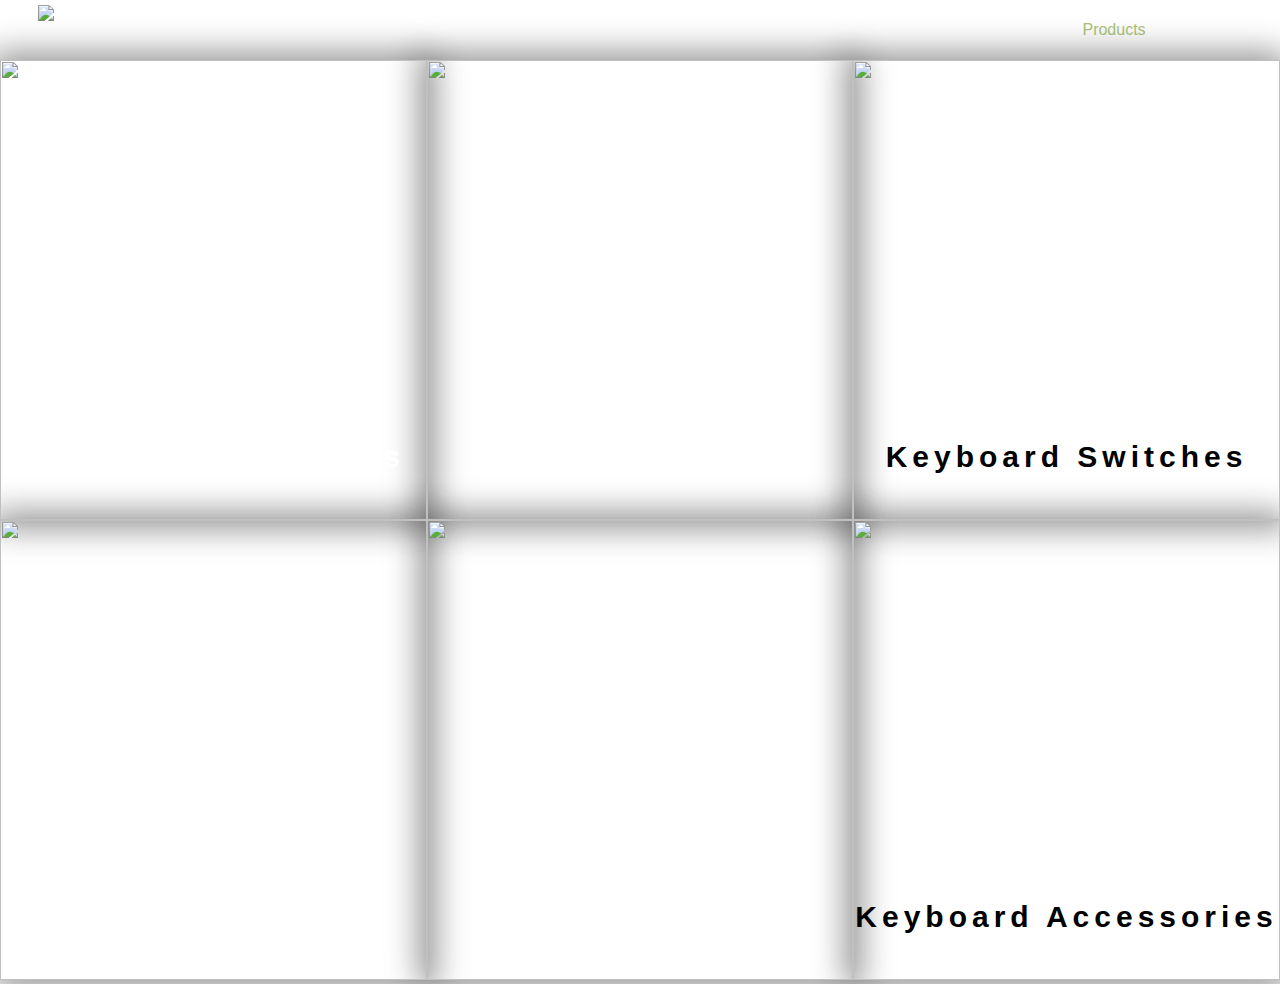
==== pages/products.html @ 4494e1ac "Add files via upload" ====
<!DOCTYPE html>
<html>
	<head>
		<title>Products Page</title>
		<meta name="author" content="AJS and AP"/>
		<meta name="keywords" content="Keyboards, shopping, online shopping"/>
		<meta name="viewport" content="width=device-width, initial-scale=1.0">
		<link rel="stylesheet" href="../css/styles.css">
		<script src="https://kit.fontawesome.com/005fba01e9.js" crossorigin="anonymous"></script>
	</head>
	<body>
		<div class="banner" id="product">
			<header>
				<img class="logo" src="../src/logo.png"/>
					<nav class="navigation-bar">
						<ul>
							<li><a href="../index.html">Home</a></li>
							<li><a class="active" href=" ">Products</a></li>
							<li><a href="faq.html">FAQ</a></li>
						</ul>
					
					</nav>
					
			</header>
		
			<div class="cards-list">
				<div class="card 1">
					<div class="card_image"> 
						<img class="static"src="../src/prebuiltkeyboard.jpg" /> 
						<img class="active"src="../src/prebuilt.gif" />
					</div>
					<a href="prebuilt.html" style="text-decoration: none;">
					<div class="card_title title-white">
						<p>Pre-Built Keyboards</p>
					</div>
					</a>
				</div>
	
				
				  <div class="card 2">
				  <div class="card_image">
					<img class="static"src="../src/keycapp.jpg" /> 
					<img class="active"src="../src/keycap.gif" />
					</div>
					<a href="keycap.html" style="text-decoration: none;">
				  <div class="card_title title-white">
					<p>Keycaps</p>
				  </div>
				</a>
				</div>
				
				<div class="card 3">
				  <div class="card_image">
					<img class="static"src="../src/keyswitch.jpg" /> 
					<img class="active"src="../src/switch.gif" />
				  </div>
				  <a href="switch.html" style="text-decoration: none;">
				  <div class="card_title title-black">
					<p>Keyboard Switches</p>
				  </div>
				</a>
				</div>
				  
				<div class="card 4">
				  <div class="card_image">
						<img class="static"src="../src/keycases.jpg" /> 
						<img class="active"src="../src/case.gif" />
				  </div>
				  <a href="case.html" style="text-decoration: none;">
				  <div class="card_title title-white">
					<p>Keyboard Cases</p>
				  </div>
				  </a>
				</div>
	
				<div class="card 5">
					<div class="card_image"> 
						<img class="static"src="../src/KeyboardPCB.jpg" /> 
						<img class="active"src="../src/PCB.gif" />
					</div>
					<a href="pcb.html" style="text-decoration: none;">
					<div class="card_title title-white">
					  <p>Keyboard PCB</p>
					</div>
				  </a>
				</div>
	
				<div class="card 6">
					<div class="card_image"> 
						<img class="static"src="../src/keybaccessories.jpg" /> 
						<img class="active"src="../src/accessories.gif" />
					</div>
					<a href="accessories.html" style="text-decoration: none;">
					<div class="card_title title-black">
					  <p>Keyboard Accessories</p>
					</div>
				  </a>
				</div>
			</div>

	</body>
</html>
---- css/styles.css ----
/*
=============== 
Fonts
===============
*/
@import url("https://fonts.googleapis.com/css?family=Open+Sans|Roboto:400,700&display=swap");

/*
=============== 
Variables
===============
*/

:root {
  /* dark shades of primary color*/
  --clr-primary-1: hsl(205, 86%, 17%);
  --clr-primary-2: hsl(205, 77%, 27%);
  --clr-primary-3: hsl(205, 72%, 37%);
  --clr-primary-4: hsl(205, 63%, 48%);
  /* primary/main color */
  --clr-primary-5: #49a6e9;
  /* lighter shades of primary color */
  --clr-primary-6: hsl(205, 89%, 70%);
  --clr-primary-7: hsl(205, 90%, 76%);
  --clr-primary-8: hsl(205, 86%, 81%);
  --clr-primary-9: hsl(205, 90%, 88%);
  --clr-primary-10: hsl(205, 100%, 96%);
  /* darkest grey - used for headings */
  --clr-grey-1: hsl(209, 61%, 16%);
  --clr-grey-2: hsl(211, 39%, 23%);
  --clr-grey-3: hsl(209, 34%, 30%);
  --clr-grey-4: hsl(209, 28%, 39%);
  /* grey used for paragraphs */
  --clr-grey-5: hsl(210, 22%, 49%);
  --clr-grey-6: hsl(209, 23%, 60%);
  --clr-grey-7: hsl(211, 27%, 70%);
  --clr-grey-8: hsl(210, 31%, 80%);
  --clr-grey-9: hsl(212, 33%, 89%);
  --clr-grey-10: hsl(210, 36%, 96%);
  --clr-white: #fff;
  --clr-red-dark: hsl(360, 67%, 44%);
  --clr-red-light: hsl(360, 71%, 66%);
  --clr-green-dark: hsl(125, 67%, 44%);
  --clr-green-light: hsl(125, 71%, 66%);
  --clr-gold: #c59d5f;
  --clr-black: #222;
  --ff-primary: "Roboto", sans-serif;
  --ff-secondary: "Open Sans", sans-serif;
  --transition: all 0.3s linear;
  --spacing: 0.25rem;
  --radius: 0.5rem;
  --light-shadow: 0 5px 15px rgba(0, 0, 0, 0.1);
  --dark-shadow: 0 5px 15px rgba(0, 0, 0, 0.2);
  --max-width: 1170px;
  --fixed-width: 620px;
}

*{
	box-sizing: border-box;
	margin: 0;
	padding: 0;
}

header{
	display: flex;
	justify-content: flex-end;
	align-items: center;
	padding: 5px 3%;
}

li, a{
	font-family: "Helvetica", Sans-serif;
	font-weight:500;
	font-size: 16px;
	color: white;
}

.logo {
	cursor: pointer;
	margin-right: auto;
	height: 50px;
}

.navigation-bar{
	list-style: none;
}

.navigation-bar li{
	display: inline-block;
	padding: 0px 20px;
}

.navigation-bar li a{
	text-decoration: none;
	transition: all 0.3s ease 0s;
}

.navigation-bar li a:hover, a.active{
	color: #aac37b;
}

.banner{
	width: 100%;
	height: 100vh;
	background-image: url("../src/kbbg.jpg");
	background-size: cover;
	background-position: center;
}

/*INDEX PAGE*/
.content{
	position: absolute;
	top: 50%;
	left: 8%;
	z-index: 2;
	transform: translateY(-50%);
	color: #fff;
	font-family: 'Roboto', Sans-serif;
}

.content > h1{
	font-size: 50px;
	margin: 10px;
}

.content > p{
	font-size: 15px;
}

.homepage button{
	width: 200px;
	padding: 15px 0;
	margin: 20px 10px;
	color: #fff;
	border-radius: 25px;
	text-align: center;
	border: 2px solid #284cff;
	cursor: pointer;
	font-weight: bold;	
	background: transparent;
	background-image: url("../src/button.png");
	background-repeat: repeat-x;
	background-position: 0 -100%;
	transition: 1.5s ease;
	filter: hue-rotate(210deg);
}

.homepage button:hover{
	background-position: center;
}

.container{
	position: absolute;
	top: 50%;
	left: 70%;
	height: 400px;
	width: 700px;
	background: white;
	transform: translate(-50%, -50%);
	border: 1px solid #fff;
	overflow: hidden;
}

.slide-navigator{
	display: flex;
	position: absolute;
	left:50%;
	bottom: 20px;
	transform: translate(-50%);
}

.slide-navigator .bar{
	height: 5px;
	width: 45px;
	background: #100f0f;
	cursor: pointer;
	margin-left: 8px;
	box-shadow: 2px 3px 6px #fff, -2px -2px 6px #fff;
}

.slide-navigator .bar:hover{
	background: #fff;
}

.slides input[type="radio"]{
	position: absolute;
	visibility: hidden;
}

.slides{
	display: flex;
	height: 100%;
	width: 500%;
}

.slide-image{
	width: 20%;
	transition: 0.4s ease;
}

.slides img{
	width: 100%;
	height: 100%;
}

#btn1:checked ~ .first{
	margin-left: 0;
}

#btn2:checked ~ .first{
	margin-left: -20%;
}

#btn3:checked ~ .first{
	margin-left: -40%;
}

#btn4:checked ~ .first{
	margin-left: -60%;
}

.onClickTextOverImage{
	width:220px;
	height:220px;
	background-size:cover;
	display:inline-block;
	margin:4px;
	border-radius:16px;
	box-shadow:0 0 16px rgba(0,0,0,0.5);
	position:relative;
  }
  
  .onClickTextOverImage *{
	position:absolute;
	top:0;
	bottom:0;
	left:0;
	right:0;
	z-index:2;
  }
  
  .onClickTextOverImage div{
	z-index:1;
	color:#fff;
	text-align:center;
	padding-top:10%;
	padding-left:5%;
	padding-right:5%;
	background-color:rgba(0,0,0,0.5);
	border-radius:16px;
	opacity:0;
	transition:.3s;
  }
  .onClickTextOverImage div:target{
	opacity:1;  
	z-index:3;
  }

  .visionmission{
	position:absolute;
	margin-top: 35%;
	margin-left: 8%;
  }
/*INDEX PAGE*/

/*FAQ*/
/*
=============== 
Questions
===============
*/
.title {
	margin-top: 5vh;
	margin-bottom: 4rem;
  }
  .title h2 {
	color: #aac37b;
	font-size: 40px;
	font-family: "Helvetica", Sans-serif;
	text-align: center;
  }
  .section-center {
	max-width: var(--fixed-width);
	margin:auto;
	font-family: "Helvetica", Sans-serif;
  }
  .question {
	background: var(--clr-white);
	border-radius: var(--radius);
	box-shadow: var(--light-shadow);
	padding: 1.5rem 1.5rem 0 1.5rem;
	margin-bottom: 2rem;
  }
  .question-title {
	display: flex;
	justify-content: space-between;
	align-items: center;
	text-transform: capitalize;
	padding-bottom: 1rem;
  }
  .question-title p {
	margin-bottom: 0;
	letter-spacing: var(--spacing);
	color: var(--clr-grey-1);
  }
  .question-btn {
	font-size: 1.5rem;
	background: transparent;
	border-color: transparent;
	cursor: pointer;
	color: #aac37b;
	transition: var(--transition);
  }
  .question-btn:hover {
	transform: rotate(90deg);
  }
  .question-text {
	padding: 1rem 0 1.5rem 0;
	border-top: 1px solid rgba(0, 0, 0, 0.2);
  }
  .question-text p {
	margin-bottom: 0;
  }
  /* hide text */
  .question-text {
	display: none;
  }
  .show-text .question-text {
	display: block;
  }
  .minus-icon {
	display: none;
  }
  .show-text .minus-icon {
	display: inline;
  }
  .show-text .plus-icon {
	display: none;
  } 

/*FAQ*/

/*Product pilian*/
.static {
	position:absolute;
  }
  
  .static:hover {
	opacity: 1%;
	transition: 0.4s;
  }
  
  .cards-list {
	z-index: 0;
	width: 100%;
	display: flex;
	flex-wrap: wrap;
	margin: 0;
  }
  
  .card {
	width: 33.33%;
	height: 460px;
	box-shadow: 5px 5px 30px 7px rgba(0,0,0,0.25), -5px -5px 30px    7px rgba(0,0,0,0.22);
	cursor: pointer;
  }
  
  .card .card_image {
	width: 100%;
	height: inherit;
	position: relative;
  }
  
  .card .card_image img {
	width: inherit;
	height: inherit;
	object-fit: cover;
  }
  
  .card .card_title {
	text-align: center;
	border-radius: 0px 0px 40px 40px;
	font-family: 'Pokemon Solid', sans-serif;
	letter-spacing: 5px;
	font-weight: bold;
	font-size: 30px;
	margin-top: -80px;
	height: 40px;
	position: relative;
  }
  
  .title-white {
	color: white;
  }
  
  .title-black {
	color: black;
  }
  /*pili*/

/*PRODUCT PAGE*/

#product{
	height: 100%; 
}

.contain {
	margin: auto;
	width: 90%;
	background-color: white;
	border: 3px solid black;
}

section {
	padding: 3rem 5rem 5rem;
	font-family: montserrat;
	
}

.cart{
	position: fixed;
	top: 0;
	right: 0;
	width: 360px;
	min-height: 100vh;
	padding: 20px;
	background: rgb(255, 255, 255);
	box-shadow: -2px 0 4px black;
}

.section-title{
	font-size: 2.5rem;
	font-weight: 600;
}

.section-description{
	margin-bottom: 3rem;
	font-weight: 400;
}

hr {
	width: 250px;
	margin-bottom: .5rem;
	margin-top: .5rem;
	border: 2px solid #aac37b;
	background: #aac37b;
	border-radius: 5px;
}

.shop {
	margin-top: 2rem;
}

.shop-content{
	display: grid;
	grid-template-columns: repeat(auto-fit, minmax(240px ,auto));
	gap: 2rem;
}

.product-img{
	width: 100%;
	height: auto;
	padding: 0.5rem 0.5rem 0.5rem;
}

.product-title{
	font-size: 1.1rem;
	font-weight: 600;
	text-transform: uppercase;
	margin-left: .3rem;
	margin-bottom: 0.5rem;
}

.price{
	margin-left: .3rem;
	font-weight:500
}

.add-cart{
	position: absolute;
	bottom: 0;
	right: 0;
	background: black;
	color: white;
	padding: 10px;
	cursor: pointer;
}

.product-box{
	position: relative;
	background-color: white;
	border: 3px solid black;
}

.product-box:hover{
	padding: 5px;
	transition: 0.4s;
}

/*PRODUCT PAGE*/

.productbtn{
	font-family: montserrat; border: none; background: none; margin-left: 2%; margin-bottom: 2%;
}

  /*
=============== 
Modal
===============
*/
.modal-overlay {
    position: fixed;
    top: 0;
    left: 0;
    width: 100%;
    height: 100%;
    background: rgba(73, 166, 233, 0.5);
    display: grid;
    place-items: center;
    transition: var(--transition);
    visibility: hidden;
    z-index: -10;
  }
  /* OPEN/CLOSE MODAL */
  .open-modal {
    visibility: visible;
    z-index: 10;
  }
  .modal-container {
    background: var(--clr-white);
    border-radius: var(--radius);
    width: 90vw;
    height: 50vh;
    max-width: var(--fixed-width);
    text-align: center;
    display: grid;
    place-items: center;
    position: relative;
  }
  .modal-container p{
	margin-left: 5%;
	margin-right: 5%;
	font-size: 20px;
  }

  .close-btn {
    position: absolute;
    top: 1rem;
    right: 1rem;
    font-size: 2rem;
    background: transparent;
    border-color: transparent;
    color: var(--clr-red-dark);
    cursor: pointer;
    transition: var(--transition);
  }
  .close-btn:hover {
    color: var(--clr-red-light);
    transform: scale(1.3);
  }

/*footer effects only bellow*/
footer{
	background-color: #111;
}

.footerContainer{
	width: 100%;
	padding: 20px 20px 5px;
}

.socialIcons{
	display: flex;
	justify-content: center;
}

.socialIcons a{
	text-decoration: none;
	padding: 10px;
	background-color: white;
	margin: 10px;
	border-radius: 50%;
	font-size: 20px;
}

.socialIcons a i{
	color: black;
	opacity: 0.9;
}

.socialIcons a:hover {
	background-color: black;
	transition: 0.5s;
}

.socialIcons a:hover i{
	color: white;
	transition: 0.5s;
}

.footerNav{
	margin: 30px 0;
}

.footerNav ul{
	display: flex;
	justify-content: center;
	list-style: none;
}

.footerNav ul li a{
	margin: 20px;
	font-size: 15px;
	opacity: 0.7;
	transition: 0.5s;
	text-decoration: none;
}

.footerNav ul li a:hover{
	opacity: 1;
}

.footerBottom{
	background-color: #000;
	padding: 20px;
	text-align: center;
}

.footerBottom p{
	color:white;
}

.designer{
	opacity: 0.7;
	letter-spacing: 1px;
	font-weight: 400;
	margin: 0px 5px;
}

@media (max-width: 700px){
	.footerNav ul{
		flex-direction: column;
	}
	.footerNav ul li{
		width: 100%;
		text-align: center;
		margin: 10px
	}
	
}
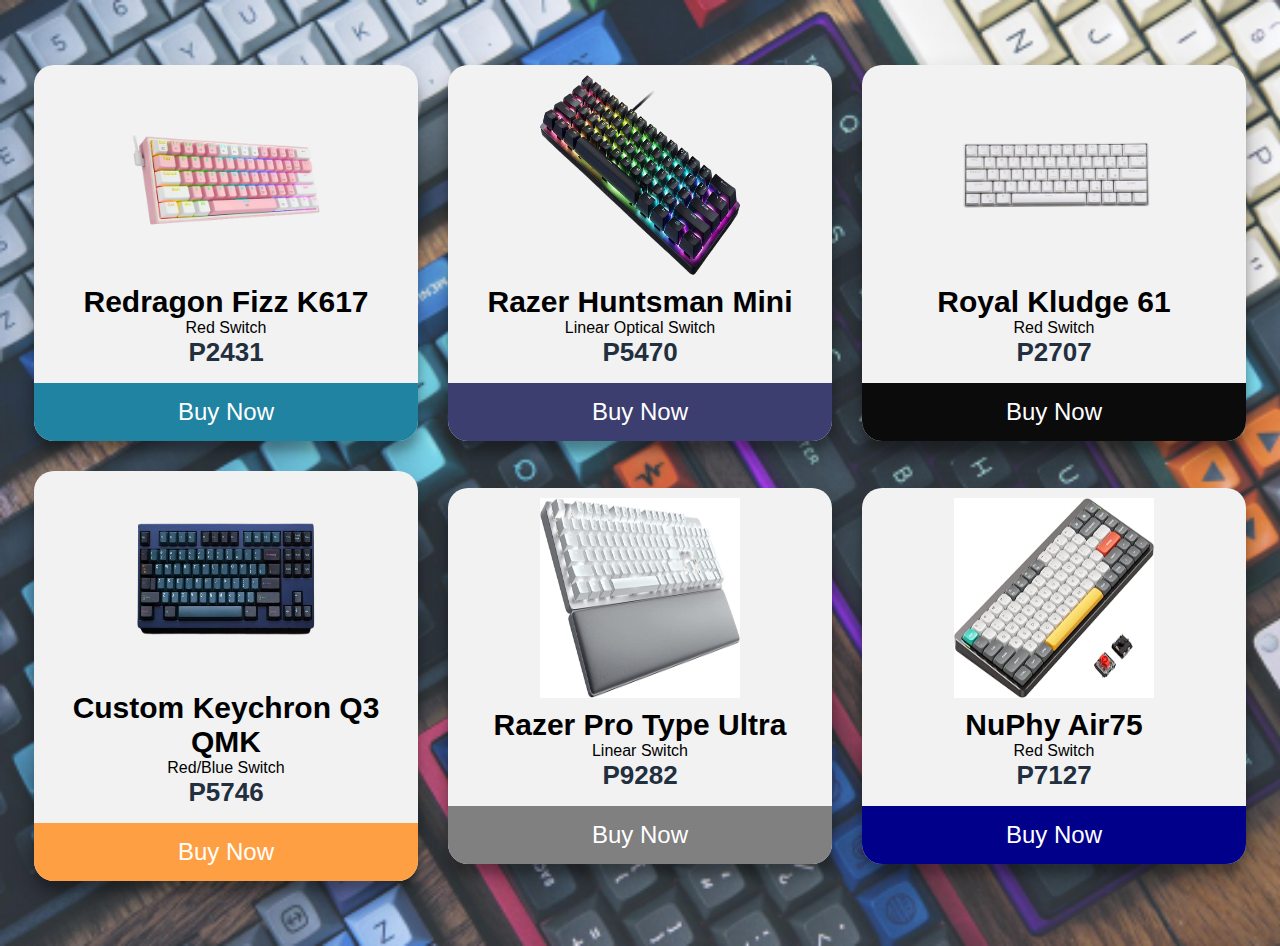
==== commit 988c665e: "Add files via upload" ====
--- a/pages/products.html
+++ b/pages/products.html
@@ -1,102 +1,107 @@
 <!DOCTYPE html>
 <html>
 	<head>
-		<title>Products Page</title>
-		<meta name="author" content="AJS and AP"/>
-		<meta name="keywords" content="Keyboards, shopping, online shopping"/>
+		<title>Products</title>
+		<meta name="author" content="Arvin Padilla"/>
+		<meta name="keywords" content="Final HUMCOM Project"/>
+		<meta charset="utf-8">
 		<meta name="viewport" content="width=device-width, initial-scale=1.0">
-		<link rel="stylesheet" href="../css/styles.css">
-		<script src="https://kit.fontawesome.com/005fba01e9.js" crossorigin="anonymous"></script>
+		<link rel="stylesheet" href="https://cdnjs.cloudflare.com/ajax/libs/font-awesome/6.4.0/css/all.min.css" integrity="sha512-iecdLmaskl7CVkqkXNQ/ZH/XLlvWZOJyj7Yy7tcenmpD1ypASozpmT/E0iPtmFIB46ZmdtAc9eNBvH0H/ZpiBw==" crossorigin="anonymous" referrerpolicy="no-referrer" />
+		<link rel="stylesheet" href ="../styles/styles.css"/>	
 	</head>
-	<body>
-		<div class="banner" id="product">
-			<header>
-				<img class="logo" src="../src/logo.png"/>
-					<nav class="navigation-bar">
-						<ul>
-							<li><a href="../index.html">Home</a></li>
-							<li><a class="active" href=" ">Products</a></li>
-							<li><a href="faq.html">FAQ</a></li>
-						</ul>
-					
-					</nav>
-					
-			</header>
+	<body class="productsbody">
+		<div class="gallery">
 		
-			<div class="cards-list">
-				<div class="card 1">
-					<div class="card_image"> 
-						<img class="static"src="../src/prebuiltkeyboard.jpg" /> 
-						<img class="active"src="../src/prebuilt.gif" />
-					</div>
-					<a href="prebuilt.html" style="text-decoration: none;">
-					<div class="card_title title-white">
-						<p>Pre-Built Keyboards</p>
-					</div>
-					</a>
-				</div>
-	
-				
-				  <div class="card 2">
-				  <div class="card_image">
-					<img class="static"src="../src/keycapp.jpg" /> 
-					<img class="active"src="../src/keycap.gif" />
-					</div>
-					<a href="keycap.html" style="text-decoration: none;">
-				  <div class="card_title title-white">
-					<p>Keycaps</p>
-				  </div>
-				</a>
-				</div>
-				
-				<div class="card 3">
-				  <div class="card_image">
-					<img class="static"src="../src/keyswitch.jpg" /> 
-					<img class="active"src="../src/switch.gif" />
-				  </div>
-				  <a href="switch.html" style="text-decoration: none;">
-				  <div class="card_title title-black">
-					<p>Keyboard Switches</p>
-				  </div>
-				</a>
-				</div>
-				  
-				<div class="card 4">
-				  <div class="card_image">
-						<img class="static"src="../src/keycases.jpg" /> 
-						<img class="active"src="../src/case.gif" />
-				  </div>
-				  <a href="case.html" style="text-decoration: none;">
-				  <div class="card_title title-white">
-					<p>Keyboard Cases</p>
-				  </div>
-				  </a>
-				</div>
-	
-				<div class="card 5">
-					<div class="card_image"> 
-						<img class="static"src="../src/KeyboardPCB.jpg" /> 
-						<img class="active"src="../src/PCB.gif" />
-					</div>
-					<a href="pcb.html" style="text-decoration: none;">
-					<div class="card_title title-white">
-					  <p>Keyboard PCB</p>
-					</div>
-				  </a>
-				</div>
-	
-				<div class="card 6">
-					<div class="card_image"> 
-						<img class="static"src="../src/keybaccessories.jpg" /> 
-						<img class="active"src="../src/accessories.gif" />
-					</div>
-					<a href="accessories.html" style="text-decoration: none;">
-					<div class="card_title title-black">
-					  <p>Keyboard Accessories</p>
-					</div>
-				  </a>
-				</div>
+			<div class="content">
+				<img src="../src/redfizz.png">
+				<h3>Redragon Fizz K617</h3>
+				<p>Red Switch</p>
+				<h6>P2431</h6>
+				<ul>
+					<li><i class="fa fa-star checked"></i></li>
+					<li><i class="fa fa-star checked"></i></li>
+					<li><i class="fa fa-star checked"></i></li>
+					<li><i class="fa fa-star checked"></i></li>
+					<li><i class="fa fa-star"></i></li>
+				</ul>
+				<button class="buy-1">Buy Now</button>
 			</div>
-
+			
+			<div class="content">
+				<img src="../src/rzrmini.png">
+				<h3>Razer Huntsman Mini</h3>
+				<p>Linear Optical Switch </p>
+				<h6>P5470</h6>
+				<ul>
+					<li><i class="fa fa-star checked"></i></li>
+					<li><i class="fa fa-star checked"></i></li>
+					<li><i class="fa fa-star checked"></i></li>
+					<li><i class="fa fa-star"></i></li>
+					<li><i class="fa fa-star"></i></li>
+				</ul>
+				<button class="buy-2">Buy Now</button>
+			</div>
+			
+			<div class="content">
+				<img src="../src/rk61.png">
+				<h3>Royal Kludge 61</h3>
+				<p>Red Switch</p>
+				<h6>P2707</h6>
+				<ul>
+					<li><i class="fa fa-star checked"></i></li>
+					<li><i class="fa fa-star checked"></i></li>
+					<li><i class="fa fa-star checked"></i></li>
+					<li><i class="fa fa-star checked"></i></li>
+					<li><i class="fa fa-star"></i></li>
+				</ul>
+				<button class="buy-3">Buy Now</button>
+			</div>
+			
+			<div class="content">
+				<img src="../src/keychron.png">
+				<h3>Custom Keychron Q3 QMK</h3>
+				<p>Red/Blue Switch</p>
+				<h6>P5746</h6>
+				<ul>
+					<li><i class="fa fa-star checked"></i></li>
+					<li><i class="fa fa-star checked"></i></li>
+					<li><i class="fa fa-star checked"></i></li>
+					<li><i class="fa fa-star"></i></li>
+					<li><i class="fa fa-star"></i></li>
+				</ul>
+				<button class="buy-4">Buy Now</button>
+			</div>
+			
+			<div class="content">
+				<img src="../src/Razer Pro Type Ultra.jpg">
+				<h3>Razer Pro Type Ultra</h3>
+				<p>Linear Switch</p>
+				<h6>P9282</h6>
+				<ul>
+					<li><i class="fa fa-star checked"></i></li>
+					<li><i class="fa fa-star checked"></i></li>
+					<li><i class="fa fa-star checked"></i></li>
+					<li><i class="fa fa-star checked"></i></li>
+					<li><i class="fa fa-star checked"></i></li>
+				</ul>
+				<button class="buy-5">Buy Now</button>
+			</div>
+			
+			<div class="content">
+				<img src="../src/NuPhy Air75.jpg">
+				<h3>NuPhy Air75</h3>
+				<p>Red Switch</p>
+				<h6>P7127</h6>
+				<ul>
+					<li><i class="fa fa-star checked"></i></li>
+					<li><i class="fa fa-star checked"></i></li>
+					<li><i class="fa fa-star checked"></i></li>
+					<li><i class="fa fa-star checked"></i></li>
+					<li><i class="fa fa-star"></i></li>
+				</ul>
+				<button class="buy-6">Buy Now</button>
+			</div>
+			
+		</div>
 	</body>
 </html>--- a/styles/styles.css
+++ b/styles/styles.css
@@ -0,0 +1,346 @@
+*{
+	margin: 0;
+	padding: 0;
+}
+.wrapper{
+	width: 1170px;
+	margin:auto;
+}
+header{
+	background: linear-gradient(rgba(0,0,0,0.6),rgba(0,0,0,0.6)),url(../src/indexBG.jpg);
+	height: 100vh;
+	-webkit-background-size:cover;
+	background-size:cover;
+	background-position: center center;
+	position: relative;
+}
+.nav-area{
+	float: right;
+	list-style: none;
+	margin-top: 30px;
+}
+.logo{
+	display: inline-block;
+	vertical-align: top;
+	height: 40px;
+	margin-right: 25px;
+	margin-left: 25px;
+	margin-top: 9px;
+}
+.nav-area li{
+	display: inline-block;
+}
+.nav-area li a{
+	color: #fff;
+	text-decoration: none;
+	padding: 5px 20px;
+	font-family:poppins;
+	font-size: 14px;
+}
+.nav-area li a:hover{
+	background: #fff;
+	color: #333;
+}
+.logo img{
+	width: 200px;
+	float: left;
+	height: auto;
+}
+.welcome-text{
+	position: absolute;
+	width: 600px;
+	height: 300px;
+	margin: 20% 30%;
+	text-align: center;
+}
+.welcome-text h2{
+	text-align: center;
+	color: white;
+	text-transform: uppercase;
+	font-size: 50px;
+	font-family: Monaco;
+}
+.welcome-text a:hover{
+	background: #fff;
+	color: #333;
+}
+.welcome-text p{
+	color: white;
+}
+
+/*registration css*/
+.loginbody {
+	background: url(../src/BGlogin.gif);
+	background-size: cover;
+	font-family: Papyrus;
+}
+
+.registration-form {
+	position: absolute;
+	top: 50%;
+	left: 50%;
+	transform: translate(-50%, -50%);
+	width: 400px;
+	
+}
+
+.registration-form h1 {
+	font-size: 30px;
+	text-align: center;
+	text-transform: uppercase;
+	margin: 40px 0;
+	color: white;
+}
+
+.registration-form p {
+	font-size: 20px;
+	margin: 15px 0;
+	color: white;
+}
+
+.registration-form input {
+	font-size: 16px;
+	padding: 15px 10px;
+	width: 100%;
+	border: 0;
+	border-radius: 5px;
+	outline: none;
+}
+
+.registration-form button {
+	font-size: 18px;
+	font-weight: bold;
+	margin: 20px 0;
+	padding: 10px 15px;
+	width: 50%;
+	border: 0;
+	border-radius: 5px;
+	background-color: black;
+	color: white;
+}
+
+.registration-form button:hover {
+	color: orange;
+}
+
+/*product css*/
+.productsbody {
+	margin: 0;
+	font-family: sans-serif;
+	background: url(../src/BGproduct.png);
+	background-size: cover;
+	background-repeat: no-repeat;
+}
+
+h3 {
+	text-align: center;
+	font-size: 30px;
+	margin: 0;
+	padding-top: 10px;
+}
+
+a {
+	text-decoration: none;
+}
+
+.gallery {
+	display: flex;
+	flex-wrap: wrap;
+	width: 100%;
+	justify-content: center;
+	align-items: center;
+	margin: 50px 0;
+}
+
+.content {
+	width: 30%;
+	margin: 15px;
+	box-sizing: border-box;
+	float: left;
+	text-align: center;
+	border-radius: 20px;
+	cursor: pointer;
+	padding-top: 10px;
+	box-shadow: 0 14px 28px rgba(0,0,0,0.25),
+	0 10px 10px rgba(0,0,0,0.22);
+	transition: .4s;
+	background: #f2f2f2;
+}
+
+.content:hover {
+	box-shadow: 0 3px 6px rgba(0,0,0,0.16),
+	0 3px 6px rgba(0,0,0,0.23);
+	transform: translate(0px, -8px);
+}
+
+img {
+	width: 200px;
+	height: 200px;
+	text-align: center;
+	margin: 0 auto;
+	display: block;
+}
+
+p {
+	text-align: center;
+	color: black;
+	padding-top: 0 8px;
+}
+
+h6 {
+	font-size: 26px;
+	text-align: center;
+	color: #222f3e;
+	margin: 0;
+}
+
+ul {
+	list-style: none;
+	display: flex;
+	justify-content: center;
+	align-items: center;
+	padding: 0;
+}
+
+li {
+	padding: 5px;
+}
+
+.fa {
+	font-size: 26px;
+	transition: .4s;
+	
+}
+
+.checked {
+	color: #ff9f43;
+}
+
+.fa:hover {
+	transform: scale(1.3);
+	transition: .6s;
+}
+
+button {
+	text-align: center;
+	font-size: 24px;
+	color: #fff;
+	width: 100%;
+	padding: 15px;
+	border: 0;
+	outline: none;
+	cursor: pointer;
+	margin-top: 5px;
+	border-bottom-right-radius: 20px;
+	border-bottom-left-radius: 20px;
+}
+
+.buy-1 {
+	background: #2183a2;
+}
+
+.buy-2 {
+	background: #3b3e6e;
+}
+
+.buy-3 {
+	background: #0b0b0b;
+}
+
+.buy-4 {
+	background: #ff9f43;
+}
+
+.buy-5 {
+	background: grey;
+}
+
+.buy-6 {
+	background: #00008B;
+}
+@media(max-width: 1000px) {
+	.content{
+		width: 45%;
+	}
+}
+
+@media(max-width:750px) {
+	.content{
+		width: 100%;
+	}
+}
+
+.content ul {
+	color: black;
+}
+
+/*reference css*/
+.reference-body{
+	background: linear-gradient(rgba(0,0,0,0.6),rgba(0,0,0,0.6)),url(../src/indexBG.jpg);
+	height: 100vh;
+	-webkit-background-size:cover;
+	background-size:cover;
+	background-position: center center;
+	position: relative;
+}
+
+.timeline{
+	position: relative;
+	max-width: 1200px;
+	margin: 100px auto;
+}
+
+.container{
+	position: relative;
+	width: 41.7%;
+	background: rgba(0,0,0,0.3);
+}
+
+.text-box{
+	padding: 20px 30px;
+	background: #fff;
+	position: relative;
+	border-radius: 6px;
+	font-size: 15px;
+}
+
+.left-container{
+	left: 0;
+}
+
+.right-container{
+	left: 50%;
+}
+
+.reference-body h2{
+	font-size: 50px;
+	text-align: center;
+	text-transform: uppercase;
+	margin: 40px 0;
+	color: white;
+}
+
+@media screen and (max-width: 600px){
+	
+	.timeline{
+		margin: 50px auto;
+	}
+	.timeline::after{
+		left: 31px;
+	}
+	.container{
+		width: 100%;
+		padding-left: 80px;
+		padding-right: 25px;
+	}
+	.text-box{
+		font-size: 13px;
+	}
+	.text-box small{
+		margin-bottom: 10px;
+	}
+	.right-container{
+		left: 0;
+	}
+	
+}